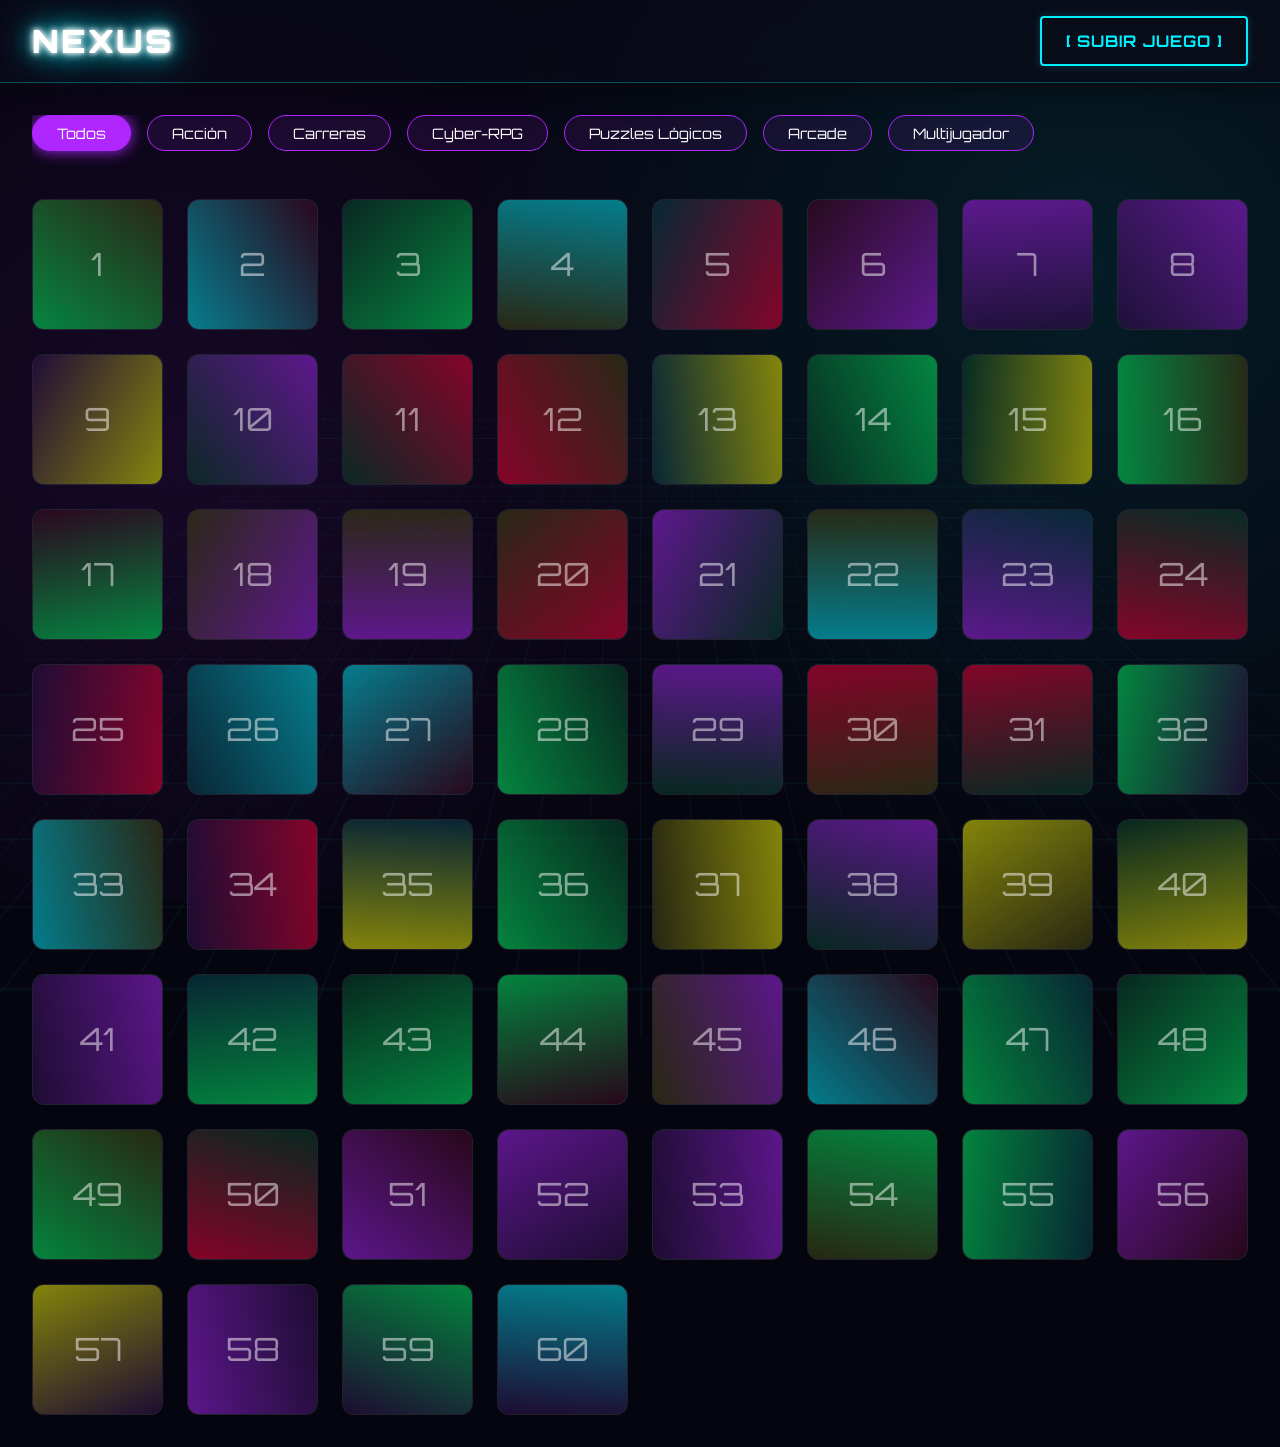
==== index.html @ 615716fd "primer commit" ====
<!DOCTYPE html>
<html lang="es">
<head>
    <meta charset="UTF-8">
    <meta name="viewport" content="width=device-width, initial-scale=1.0">
    <title>Nexus Games - Portal Futurista</title>
    <link href="https://fonts.googleapis.com/css2?family=Orbitron:wght@400;700;900&family=Rajdhani:wght@500;700&display=swap" rel="stylesheet">
    <style>
        :root {
            --bg-color: #05050f;
            --primary-neon: #00f0ff;
            --secondary-neon: #ff003c;
            --accent-purple: #b026ff;
            --glass-bg: rgba(10, 10, 25, 0.7);
            --glass-border: rgba(0, 240, 255, 0.3);
            --text-main: #e0e0ff;
        }

        * {
            margin: 0;
            padding: 0;
            box-sizing: border-box;
        }

        body {
            background-color: var(--bg-color);
            background-image: 
                radial-gradient(circle at 15% 50%, rgba(176, 38, 255, 0.1) 0%, transparent 50%),
                radial-gradient(circle at 85% 30%, rgba(0, 240, 255, 0.1) 0%, transparent 50%);
            background-attachment: fixed;
            color: var(--text-main);
            font-family: 'Rajdhani', sans-serif;
            min-height: 100vh;
            overflow-x: hidden;
        }

        /* Cybernetic Grid Background */
        .grid-bg {
            position: fixed;
            top: 0;
            left: 0;
            width: 100vw;
            height: 100vh;
            background-image: 
                linear-gradient(rgba(0, 240, 255, 0.05) 1px, transparent 1px),
                linear-gradient(90deg, rgba(0, 240, 255, 0.05) 1px, transparent 1px);
            background-size: 40px 40px;
            z-index: -1;
            transform: perspective(500px) rotateX(60deg) translateY(-100px) translateZ(-200px);
            animation: gridMove 20s linear infinite;
        }

        @keyframes gridMove {
            0% { background-position: 0 0; }
            100% { background-position: 0 40px; }
        }

        header {
            background: var(--glass-bg);
            backdrop-filter: blur(10px);
            border-bottom: 1px solid var(--glass-border);
            padding: 1rem 2rem;
            display: flex;
            justify-content: space-between;
            align-items: center;
            position: sticky;
            top: 0;
            z-index: 100;
            box-shadow: 0 4px 30px rgba(0, 0, 0, 0.5);
        }

        .logo {
            font-family: 'Orbitron', sans-serif;
            font-size: 2rem;
            font-weight: 900;
            color: #fff;
            text-shadow: 
                0 0 5px #fff,
                0 0 10px #fff,
                0 0 20px var(--primary-neon),
                0 0 40px var(--primary-neon);
            letter-spacing: 2px;
            text-transform: uppercase;
        }

        .upload-btn {
            background: transparent;
            color: var(--primary-neon);
            font-family: 'Orbitron', sans-serif;
            font-size: 1rem;
            font-weight: 700;
            padding: 0.8rem 1.5rem;
            border: 2px solid var(--primary-neon);
            border-radius: 4px;
            cursor: pointer;
            position: relative;
            overflow: hidden;
            transition: all 0.3s ease;
            text-transform: uppercase;
            letter-spacing: 1px;
            box-shadow: 0 0 10px rgba(0, 240, 255, 0.2);
        }

        .upload-btn::before {
            content: '';
            position: absolute;
            top: 0;
            left: -100%;
            width: 100%;
            height: 100%;
            background: linear-gradient(90deg, transparent, rgba(0, 240, 255, 0.4), transparent);
            transition: all 0.4s ease;
        }

        .upload-btn:hover {
            background: var(--primary-neon);
            color: var(--bg-color);
            box-shadow: 0 0 20px var(--primary-neon);
        }

        .upload-btn:hover::before {
            left: 100%;
        }

        main {
            padding: 2rem;
            max-width: 1600px;
            margin: 0 auto;
        }

        .categories {
            display: flex;
            gap: 1rem;
            margin-bottom: 2rem;
            overflow-x: auto;
            padding-bottom: 1rem;
        }

        .category-tag {
            background: rgba(176, 38, 255, 0.1);
            border: 1px solid var(--accent-purple);
            color: #fff;
            padding: 0.5rem 1.5rem;
            border-radius: 20px;
            font-family: 'Orbitron', sans-serif;
            font-size: 0.9rem;
            cursor: pointer;
            transition: all 0.3s ease;
            white-space: nowrap;
        }

        .category-tag:hover, .category-tag.active {
            background: var(--accent-purple);
            box-shadow: 0 0 15px var(--accent-purple);
        }

        /* Friv-like Grid but Futuristic */
        .games-grid {
            display: grid;
            grid-template-columns: repeat(auto-fill, minmax(120px, 1fr));
            gap: 1.5rem;
            justify-content: center;
        }

        .game-card {
            aspect-ratio: 1;
            background: var(--glass-bg);
            border: 1px solid rgba(255, 255, 255, 0.1);
            border-radius: 12px;
            position: relative;
            overflow: hidden;
            cursor: pointer;
            transition: all 0.4s cubic-bezier(0.175, 0.885, 0.32, 1.275);
            display: flex;
            align-items: center;
            justify-content: center;
        }

        .game-card::before {
            content: '';
            position: absolute;
            inset: 0;
            border: 2px solid transparent;
            border-radius: 12px;
            background: linear-gradient(45deg, var(--primary-neon), var(--secondary-neon), var(--accent-purple)) border-box;
            -webkit-mask: linear-gradient(#fff 0 0) padding-box, linear-gradient(#fff 0 0);
            -webkit-mask-composite: xor;
            mask-composite: exclude;
            opacity: 0;
            transition: opacity 0.3s ease;
        }

        .game-card:hover {
            transform: scale(1.15) translateY(-10px);
            z-index: 10;
            box-shadow: 
                0 15px 30px rgba(0, 0, 0, 0.8),
                0 0 20px rgba(0, 240, 255, 0.4);
        }

        .game-card:hover::before {
            opacity: 1;
        }

        .game-image {
            width: 100%;
            height: 100%;
            object-fit: cover;
            filter: grayscale(30%) contrast(120%);
            transition: all 0.3s ease;
        }

        .game-card:hover .game-image {
            filter: grayscale(0%) contrast(100%);
        }

        .game-info {
            position: absolute;
            bottom: -100%;
            left: 0;
            width: 100%;
            padding: 0.5rem;
            background: rgba(0, 0, 0, 0.8);
            backdrop-filter: blur(5px);
            text-align: center;
            transition: all 0.3s ease;
            border-top: 1px solid var(--primary-neon);
        }

        .game-card:hover .game-info {
            bottom: 0;
        }

        .game-title {
            font-family: 'Orbitron', sans-serif;
            font-size: 0.8rem;
            color: #fff;
            font-weight: 700;
        }

        /* Upload Modal */
        .modal-overlay {
            position: fixed;
            top: 0;
            left: 0;
            width: 100vw;
            height: 100vh;
            background: rgba(0, 0, 0, 0.8);
            backdrop-filter: blur(8px);
            display: flex;
            align-items: center;
            justify-content: center;
            z-index: 1000;
            opacity: 0;
            pointer-events: none;
            transition: opacity 0.3s ease;
        }

        .modal-overlay.active {
            opacity: 1;
            pointer-events: all;
        }

        .modal-content {
            background: rgba(10, 10, 20, 0.95);
            border: 2px solid var(--primary-neon);
            border-radius: 15px;
            padding: 3rem;
            width: 90%;
            max-width: 600px;
            box-shadow: 0 0 50px rgba(0, 240, 255, 0.2);
            position: relative;
            transform: translateY(50px);
            transition: transform 0.4s cubic-bezier(0.175, 0.885, 0.32, 1.275);
        }

        .modal-overlay.active .modal-content {
            transform: translateY(0);
        }

        .close-btn {
            position: absolute;
            top: 15px;
            right: 20px;
            color: var(--secondary-neon);
            font-size: 2rem;
            cursor: pointer;
            transition: text-shadow 0.3s ease;
        }

        .close-btn:hover {
            text-shadow: 0 0 10px var(--secondary-neon);
        }

        .modal-title {
            font-family: 'Orbitron', sans-serif;
            font-size: 2rem;
            color: var(--primary-neon);
            margin-bottom: 2rem;
            text-align: center;
            text-transform: uppercase;
        }

        .form-group {
            margin-bottom: 1.5rem;
        }

        .form-group label {
            display: block;
            margin-bottom: 0.5rem;
            font-size: 1.1rem;
            color: #aaa;
        }

        .form-control {
            width: 100%;
            background: rgba(255, 255, 255, 0.05);
            border: 1px solid rgba(255, 255, 255, 0.2);
            padding: 1rem;
            color: #fff;
            border-radius: 5px;
            font-family: 'Rajdhani', sans-serif;
            font-size: 1.1rem;
            transition: all 0.3s ease;
        }

        .form-control:focus {
            outline: none;
            border-color: var(--accent-purple);
            box-shadow: 0 0 15px rgba(176, 38, 255, 0.3);
            background: rgba(255, 255, 255, 0.1);
        }

        .upload-area {
            border: 2px dashed rgba(255, 255, 255, 0.2);
            padding: 3rem 2rem;
            text-align: center;
            border-radius: 10px;
            cursor: pointer;
            transition: all 0.3s ease;
            margin-bottom: 2rem;
        }

        .upload-area:hover {
            border-color: var(--primary-neon);
            background: rgba(0, 240, 255, 0.05);
        }

        .upload-icon {
            font-size: 3rem;
            color: var(--primary-neon);
            margin-bottom: 1rem;
        }

        .submit-btn {
            width: 100%;
            padding: 1rem;
            background: linear-gradient(90deg, var(--accent-purple), var(--primary-neon));
            border: none;
            color: #fff;
            font-family: 'Orbitron', sans-serif;
            font-size: 1.2rem;
            font-weight: bold;
            border-radius: 5px;
            cursor: pointer;
            text-transform: uppercase;
            letter-spacing: 2px;
            transition: all 0.3s ease;
        }

        .submit-btn:hover {
            box-shadow: 0 0 25px rgba(0, 240, 255, 0.5);
            filter: brightness(1.2);
        }

        /* Glitch Effect for Title */
        .glitch {
            position: relative;
        }
        
        .glitch::before, .glitch::after {
            content: attr(data-text);
            position: absolute;
            top: 0;
            left: 0;
            width: 100%;
            height: 100%;
            background: var(--glass-bg);
        }
        
        .glitch::before {
            left: 2px;
            text-shadow: -2px 0 var(--secondary-neon);
            clip: rect(44px, 450px, 56px, 0);
            animation: glitch-anim 5s infinite linear alternate-reverse;
        }
        
        .glitch::after {
            left: -2px;
            text-shadow: -2px 0 var(--primary-neon);
            clip: rect(44px, 450px, 56px, 0);
            animation: glitch-anim2 5s infinite linear alternate-reverse;
        }

        @media (max-width: 768px) {
            .games-grid {
                grid-template-columns: repeat(auto-fill, minmax(90px, 1fr));
                gap: 1rem;
            }
            .logo { font-size: 1.5rem; }
            .upload-btn { padding: 0.6rem 1rem; font-size: 0.8rem; }
        }
    </style>
</head>
<body>
    <div class="grid-bg"></div>

    <header>
        <div class="logo glitch" data-text="NEXUS">NEXUS</div>
        <button class="upload-btn" id="openUploadModal">
            [ Subir Juego ]
        </button>
    </header>

    <main>
        <div class="categories">
            <button class="category-tag active">Todos</button>
            <button class="category-tag">Acción</button>
            <button class="category-tag">Carreras</button>
            <button class="category-tag">Cyber-RPG</button>
            <button class="category-tag">Puzzles Lógicos</button>
            <button class="category-tag">Arcade</button>
            <button class="category-tag">Multijugador</button>
        </div>

        <div class="games-grid" id="gamesContainer">
            <!-- Los juegos se generarán con JavaScript para la demostración -->
        </div>
    </main>

    <!-- Modal para subir juego -->
    <div class="modal-overlay" id="uploadModal">
        <div class="modal-content">
            <div class="close-btn" id="closeModal">&times;</div>
            <h2 class="modal-title">Inicializar Carga</h2>
            
            <form id="uploadForm">
                <div class="form-group">
                    <label>Nombre del Enlace / Título</label>
                    <input type="text" class="form-control" placeholder="Ej: CyberDrift 2077" required>
                </div>
                
                <div class="form-group">
                    <label>Categoría Principal</label>
                    <select class="form-control">
                        <option>Acción</option>
                        <option>Carreras</option>
                        <option>Arcade</option>
                        <option>RPG</option>
                    </select>
                </div>

                <div class="upload-area">
                    <div class="upload-icon">📁</div>
                    <h3>Arrastra los archivos del juego aquí</h3>
                    <p style="color: #666; margin-top: 10px;">o haz clic para explorar (.zip, .rar, .html)</p>
                </div>

                <button type="button" class="submit-btn" onclick="alert('Iniciando secuencia de subida... Simulada con éxito.')">Transmitir al Servidor</button>
            </form>
        </div>
    </div>

    <script>
        // Generar juegos de demostración
        const gamesContainer = document.getElementById('gamesContainer');
        const colors = ['#00f0ff', '#ff003c', '#b026ff', '#00ff66', '#ffff00'];
        
        for (let i = 1; i <= 60; i++) {
            const card = document.createElement('div');
            card.className = 'game-card';
            
            // Generar colores y patrones aleatorios para simular carátulas de juegos
            const color1 = colors[Math.floor(Math.random() * colors.length)];
            const color2 = colors[Math.floor(Math.random() * colors.length)];
            const degrees = Math.floor(Math.random() * 360);
            
            card.innerHTML = `
                <div style="width: 100%; height: 100%; background: linear-gradient(${degrees}deg, ${color1}20, ${color2}80); display: flex; align-items: center; justify-content: center;">
                    <span style="font-family: 'Orbitron'; font-size: 2rem; color: rgba(255,255,255,0.5);">${i}</span>
                </div>
                <div class="game-info">
                    <div class="game-title">Protocolo ${i}</div>
                </div>
            `;
            
            // Añadir efecto de sonido al pasar el ratón (simulado)
            card.addEventListener('mouseenter', () => {
                // En un caso real aquí se reproduciría un sonido corto estilo "bloop" o electrónico
                card.style.boxShadow = `0 15px 30px rgba(0, 0, 0, 0.8), 0 0 20px ${color1}aa`;
            });
            
            gamesContainer.appendChild(card);
        }

        // Lógica del Modal
        const modal = document.getElementById('uploadModal');
        const openBtn = document.getElementById('openUploadModal');
        const closeBtn = document.getElementById('closeModal');

        openBtn.addEventListener('click', () => {
            modal.classList.add('active');
        });

        closeBtn.addEventListener('click', () => {
            modal.classList.remove('active');
        });

        modal.addEventListener('click', (e) => {
            if (e.target === modal) {
                modal.classList.remove('active');
            }
        });
    </script>
</body>
</html>
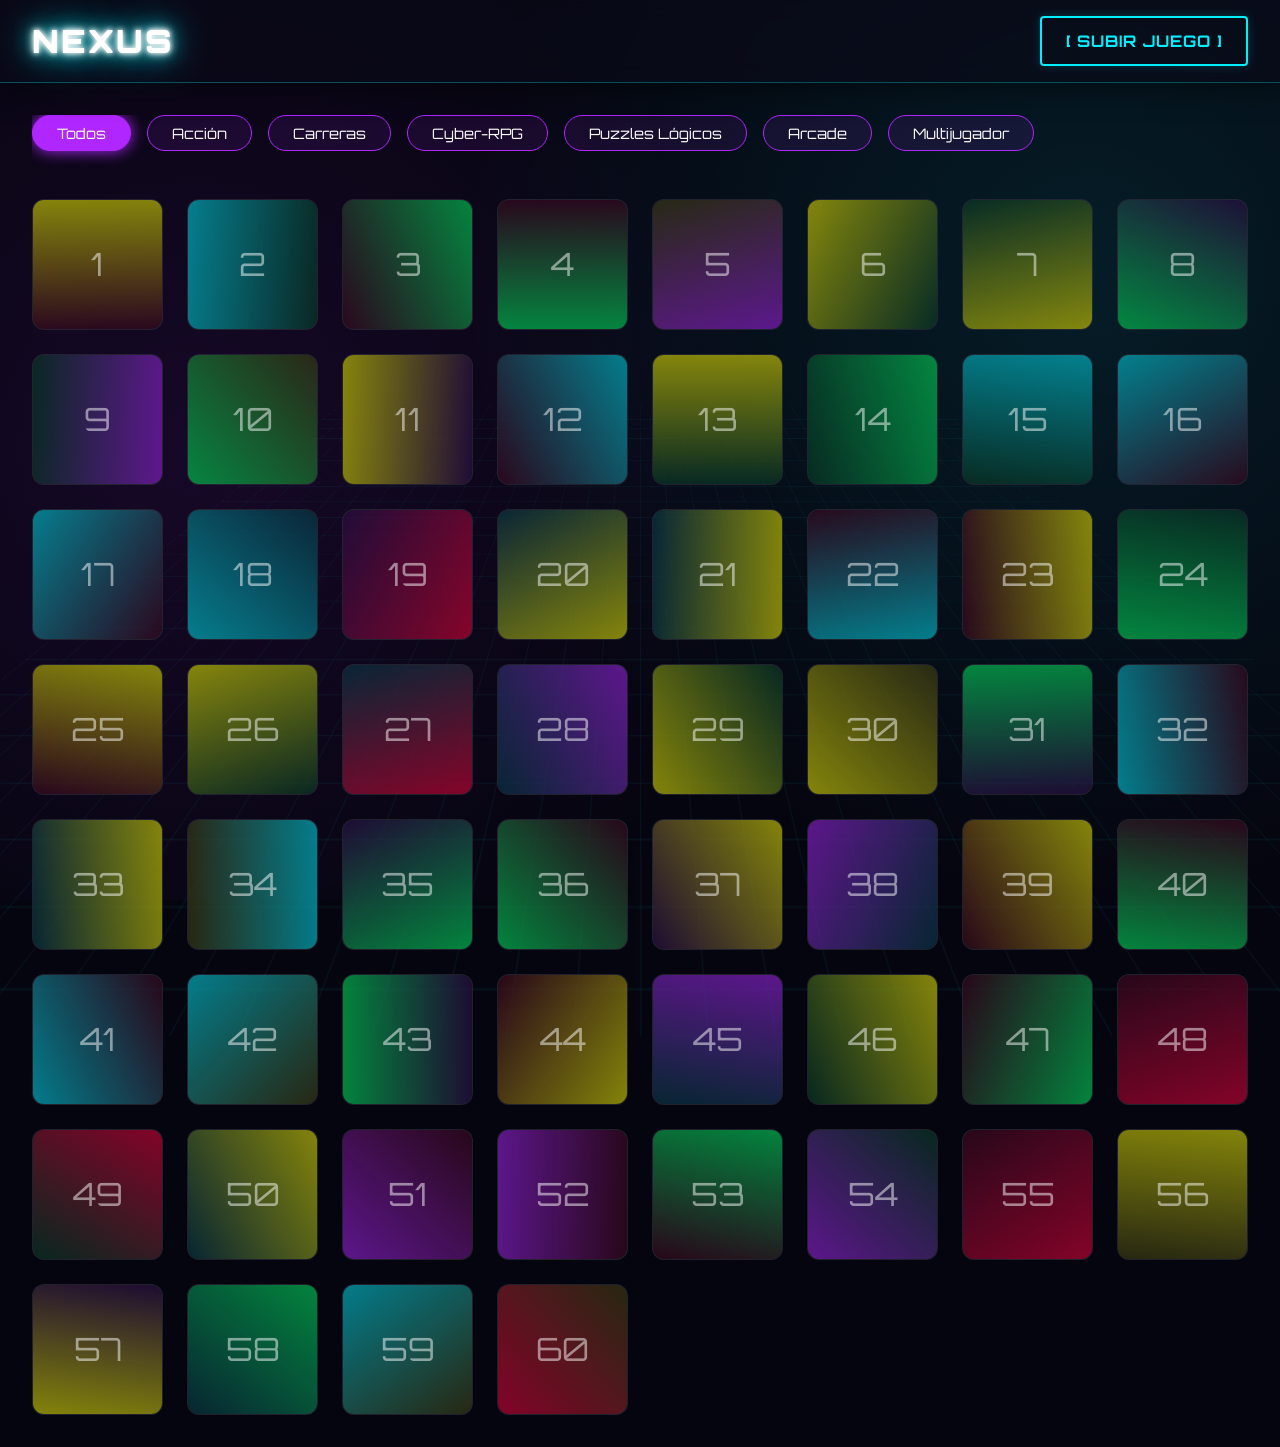
==== commit 90741474: "se soluciono algo una advertencia del index principal" ====
--- a/index.html
+++ b/index.html
@@ -184,6 +184,7 @@
             border-radius: 12px;
             background: linear-gradient(45deg, var(--primary-neon), var(--secondary-neon), var(--accent-purple)) border-box;
             -webkit-mask: linear-gradient(#fff 0 0) padding-box, linear-gradient(#fff 0 0);
+            mask: linear-gradient(#fff 0 0) padding-box, linear-gradient(#fff 0 0);
             -webkit-mask-composite: xor;
             mask-composite: exclude;
             opacity: 0;
